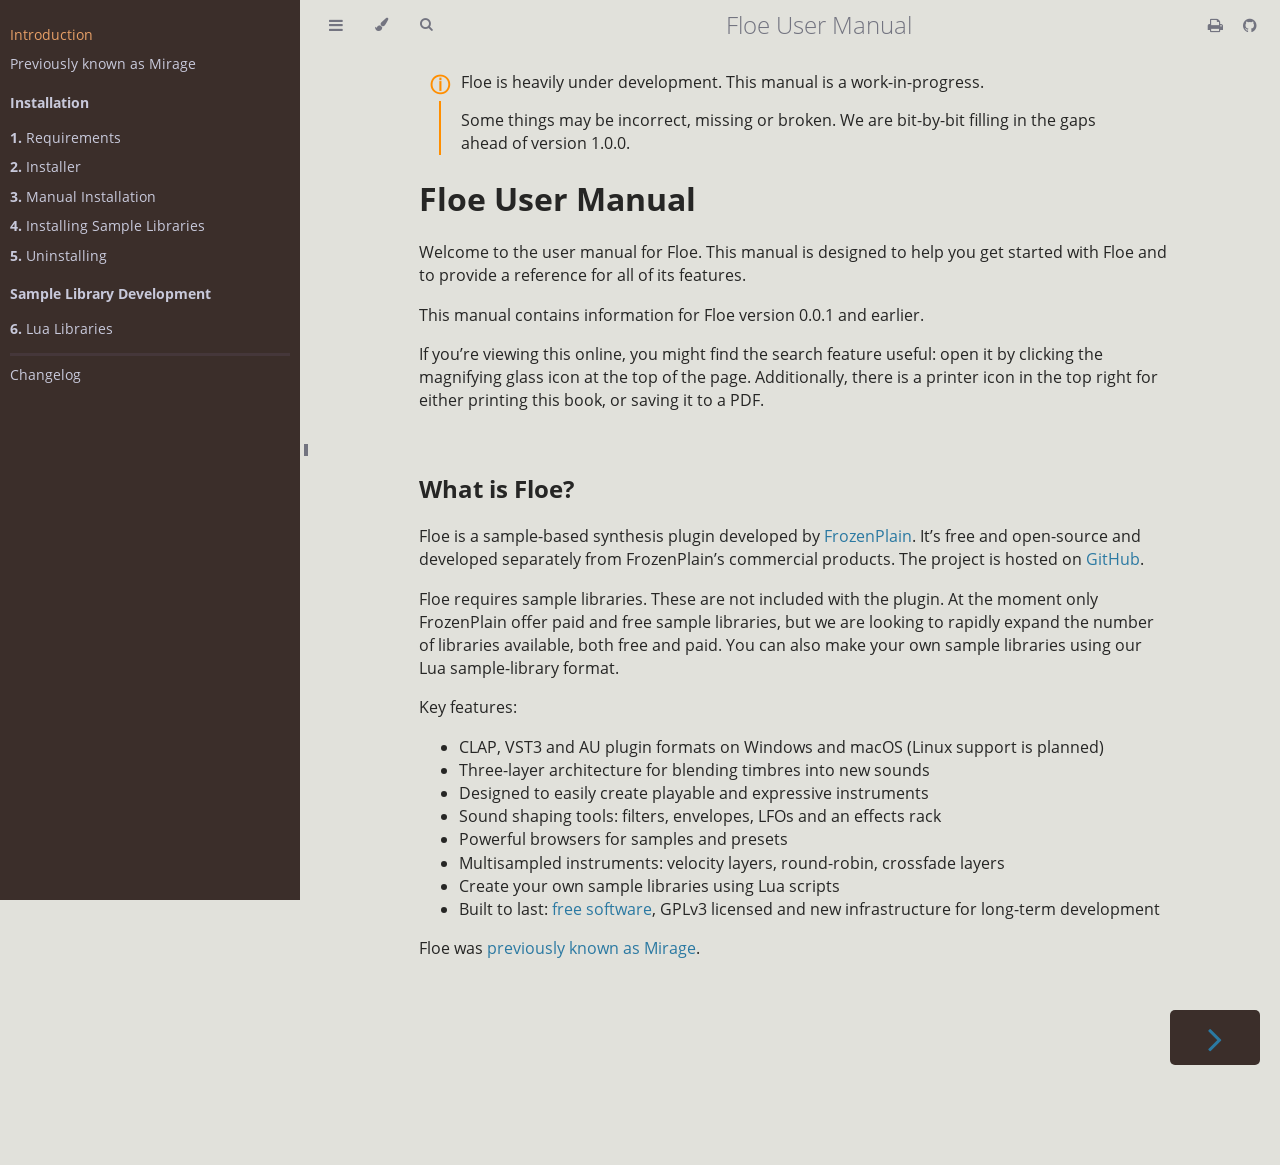
==== index.html @ 0b91fc63 "Deploy ddc2a6eded705c182f41f474e7a352f4b175aabe to gh-pages" ====
<!DOCTYPE HTML>
<html lang="en" class="rust" dir="ltr">
    <head>
        <!-- Book generated using mdBook -->
        <meta charset="UTF-8">
        <title>Introduction - Floe User Manual</title>


        <!-- Custom HTML head -->
        
        <meta name="description" content="">
        <meta name="viewport" content="width=device-width, initial-scale=1">
        <meta name="theme-color" content="#ffffff">

        <link rel="icon" href="favicon.svg">
        <link rel="shortcut icon" href="favicon.png">
        <link rel="stylesheet" href="css/variables.css">
        <link rel="stylesheet" href="css/general.css">
        <link rel="stylesheet" href="css/chrome.css">
        <link rel="stylesheet" href="css/print.css" media="print">

        <!-- Fonts -->
        <link rel="stylesheet" href="FontAwesome/css/font-awesome.css">
        <link rel="stylesheet" href="fonts/fonts.css">

        <!-- Highlight.js Stylesheets -->
        <link rel="stylesheet" href="highlight.css">
        <link rel="stylesheet" href="tomorrow-night.css">
        <link rel="stylesheet" href="ayu-highlight.css">

        <!-- Custom theme stylesheets -->

    </head>
    <body class="sidebar-visible no-js">
    <div id="body-container">
        <!-- Provide site root to javascript -->
        <script>
            var path_to_root = "";
            var default_theme = window.matchMedia("(prefers-color-scheme: dark)").matches ? "coal" : "rust";
        </script>

        <!-- Work around some values being stored in localStorage wrapped in quotes -->
        <script>
            try {
                var theme = localStorage.getItem('mdbook-theme');
                var sidebar = localStorage.getItem('mdbook-sidebar');

                if (theme.startsWith('"') && theme.endsWith('"')) {
                    localStorage.setItem('mdbook-theme', theme.slice(1, theme.length - 1));
                }

                if (sidebar.startsWith('"') && sidebar.endsWith('"')) {
                    localStorage.setItem('mdbook-sidebar', sidebar.slice(1, sidebar.length - 1));
                }
            } catch (e) { }
        </script>

        <!-- Set the theme before any content is loaded, prevents flash -->
        <script>
            var theme;
            try { theme = localStorage.getItem('mdbook-theme'); } catch(e) { }
            if (theme === null || theme === undefined) { theme = default_theme; }
            var html = document.querySelector('html');
            html.classList.remove('rust')
            html.classList.add(theme);
            var body = document.querySelector('body');
            body.classList.remove('no-js')
            body.classList.add('js');
        </script>

        <input type="checkbox" id="sidebar-toggle-anchor" class="hidden">

        <!-- Hide / unhide sidebar before it is displayed -->
        <script>
            var body = document.querySelector('body');
            var sidebar = null;
            var sidebar_toggle = document.getElementById("sidebar-toggle-anchor");
            if (document.body.clientWidth >= 1080) {
                try { sidebar = localStorage.getItem('mdbook-sidebar'); } catch(e) { }
                sidebar = sidebar || 'visible';
            } else {
                sidebar = 'hidden';
            }
            sidebar_toggle.checked = sidebar === 'visible';
            body.classList.remove('sidebar-visible');
            body.classList.add("sidebar-" + sidebar);
        </script>

        <nav id="sidebar" class="sidebar" aria-label="Table of contents">
            <div class="sidebar-scrollbox">
                <ol class="chapter"><li class="chapter-item expanded affix "><a href="introduction.html" class="active">Introduction</a></li><li class="chapter-item expanded affix "><a href="mirage.html">Previously known as Mirage</a></li><li class="chapter-item expanded affix "><li class="part-title">Installation</li><li class="chapter-item expanded "><a href="installation/requirements.html"><strong aria-hidden="true">1.</strong> Requirements</a></li><li class="chapter-item expanded "><a href="installation/installer.html"><strong aria-hidden="true">2.</strong> Installer</a></li><li class="chapter-item expanded "><a href="installation/manual-install.html"><strong aria-hidden="true">3.</strong> Manual Installation</a></li><li class="chapter-item expanded "><a href="installation/installing-libraries.html"><strong aria-hidden="true">4.</strong> Installing Sample Libraries</a></li><li class="chapter-item expanded "><a href="installation/uninstalling.html"><strong aria-hidden="true">5.</strong> Uninstalling</a></li><li class="chapter-item expanded affix "><li class="part-title">Sample Library Development</li><li class="chapter-item expanded "><a href="lua-sample-library-format.html"><strong aria-hidden="true">6.</strong> Lua Libraries</a></li><li class="chapter-item expanded affix "><li class="spacer"></li><li class="chapter-item expanded affix "><a href="changelog.html">Changelog</a></li></ol>
            </div>
            <div id="sidebar-resize-handle" class="sidebar-resize-handle">
                <div class="sidebar-resize-indicator"></div>
            </div>
        </nav>

        <!-- Track and set sidebar scroll position -->
        <script>
            var sidebarScrollbox = document.querySelector('#sidebar .sidebar-scrollbox');
            sidebarScrollbox.addEventListener('click', function(e) {
                if (e.target.tagName === 'A') {
                    sessionStorage.setItem('sidebar-scroll', sidebarScrollbox.scrollTop);
                }
            }, { passive: true });
            var sidebarScrollTop = sessionStorage.getItem('sidebar-scroll');
            sessionStorage.removeItem('sidebar-scroll');
            if (sidebarScrollTop) {
                // preserve sidebar scroll position when navigating via links within sidebar
                sidebarScrollbox.scrollTop = sidebarScrollTop;
            } else {
                // scroll sidebar to current active section when navigating via "next/previous chapter" buttons
                var activeSection = document.querySelector('#sidebar .active');
                if (activeSection) {
                    activeSection.scrollIntoView({ block: 'center' });
                }
            }
        </script>

        <div id="page-wrapper" class="page-wrapper">

            <div class="page">
                                <div id="menu-bar-hover-placeholder"></div>
                <div id="menu-bar" class="menu-bar sticky">
                    <div class="left-buttons">
                        <label id="sidebar-toggle" class="icon-button" for="sidebar-toggle-anchor" title="Toggle Table of Contents" aria-label="Toggle Table of Contents" aria-controls="sidebar">
                            <i class="fa fa-bars"></i>
                        </label>
                        <button id="theme-toggle" class="icon-button" type="button" title="Change theme" aria-label="Change theme" aria-haspopup="true" aria-expanded="false" aria-controls="theme-list">
                            <i class="fa fa-paint-brush"></i>
                        </button>
                        <ul id="theme-list" class="theme-popup" aria-label="Themes" role="menu">
                            <li role="none"><button role="menuitem" class="theme" id="light">Light</button></li>
                            <li role="none"><button role="menuitem" class="theme" id="rust">Rust</button></li>
                            <li role="none"><button role="menuitem" class="theme" id="coal">Coal</button></li>
                            <li role="none"><button role="menuitem" class="theme" id="navy">Navy</button></li>
                            <li role="none"><button role="menuitem" class="theme" id="ayu">Ayu</button></li>
                        </ul>
                        <button id="search-toggle" class="icon-button" type="button" title="Search. (Shortkey: s)" aria-label="Toggle Searchbar" aria-expanded="false" aria-keyshortcuts="S" aria-controls="searchbar">
                            <i class="fa fa-search"></i>
                        </button>
                    </div>

                    <h1 class="menu-title">Floe User Manual</h1>

                    <div class="right-buttons">
                        <a href="print.html" title="Print this book" aria-label="Print this book">
                            <i id="print-button" class="fa fa-print"></i>
                        </a>
                        <a href="https://github.com/Floe-Synth/Floe" title="Git repository" aria-label="Git repository">
                            <i id="git-repository-button" class="fa fa-github"></i>
                        </a>

                    </div>
                </div>

                <div id="search-wrapper" class="hidden">
                    <form id="searchbar-outer" class="searchbar-outer">
                        <input type="search" id="searchbar" name="searchbar" placeholder="Search this book ..." aria-controls="searchresults-outer" aria-describedby="searchresults-header">
                    </form>
                    <div id="searchresults-outer" class="searchresults-outer hidden">
                        <div id="searchresults-header" class="searchresults-header"></div>
                        <ul id="searchresults">
                        </ul>
                    </div>
                </div>

                <!-- Apply ARIA attributes after the sidebar and the sidebar toggle button are added to the DOM -->
                <script>
                    document.getElementById('sidebar-toggle').setAttribute('aria-expanded', sidebar === 'visible');
                    document.getElementById('sidebar').setAttribute('aria-hidden', sidebar !== 'visible');
                    Array.from(document.querySelectorAll('#sidebar a')).forEach(function(link) {
                        link.setAttribute('tabIndex', sidebar === 'visible' ? 0 : -1);
                    });
                </script>

                <div id="content" class="content">
                    <main>
                        <!--
SPDX-FileCopyrightText: 2024 Sam Windell
SPDX-License-Identifier: GPL-3.0-or-later
-->
<div class="warning">
Floe is heavily under development. This manual is a work-in-progress.
<p>Some things may be incorrect, missing or broken. We are bit-by-bit filling in the gaps ahead of version 1.0.0.</p>
</div>
<h1 id="floe-user-manual"><a class="header" href="#floe-user-manual">Floe User Manual</a></h1>
<p>Welcome to the user manual for Floe. This manual is designed to help you get started with Floe and to provide a reference for all of its features.</p>
<p>This manual contains information for Floe version 0.0.1 and earlier.</p>
<p>If you’re viewing this online, you might find the search feature useful: open it by clicking the magnifying glass icon at the top of the page. Additionally, there is a printer icon in the top right for either printing this book, or saving it to a PDF.</p>
<h2 id="what-is-floe"><a class="header" href="#what-is-floe">What is Floe?</a></h2>
<p>Floe is a sample-based synthesis plugin developed by <a href="https://frozenplain.com">FrozenPlain</a>. It’s free and open-source and developed separately from FrozenPlain’s commercial products. The project is hosted on <a href="https://github.com/Floe-Synth/Floe">GitHub</a>.</p>
<p>Floe requires sample libraries. These are not included with the plugin. At the moment only FrozenPlain offer paid and free sample libraries, but we are looking to rapidly expand the number of libraries available, both free and paid. You can also make your own sample libraries using our Lua sample-library format.</p>
<p>Key features:</p>
<ul>
<li>CLAP, VST3 and AU plugin formats on Windows and macOS (Linux support is planned)</li>
<li>Three-layer architecture for blending timbres into new sounds</li>
<li>Designed to easily create playable and expressive instruments</li>
<li>Sound shaping tools: filters, envelopes, LFOs and an effects rack</li>
<li>Powerful browsers for samples and presets</li>
<li>Multisampled instruments: velocity layers, round-robin, crossfade layers</li>
<li>Create your own sample libraries using Lua scripts</li>
<li>Built to last: <a href="https://fsfe.org/freesoftware/freesoftware.en.html">free software</a>, GPLv3 licensed and new infrastructure for long-term development</li>
</ul>
<p>Floe was <a href="./mirage.html">previously known as Mirage</a>.</p>

                    </main>

                    <nav class="nav-wrapper" aria-label="Page navigation">
                        <!-- Mobile navigation buttons -->

                            <a rel="next prefetch" href="mirage.html" class="mobile-nav-chapters next" title="Next chapter" aria-label="Next chapter" aria-keyshortcuts="Right">
                                <i class="fa fa-angle-right"></i>
                            </a>

                        <div style="clear: both"></div>
                    </nav>
                </div>
            </div>

            <nav class="nav-wide-wrapper" aria-label="Page navigation">

                    <a rel="next prefetch" href="mirage.html" class="nav-chapters next" title="Next chapter" aria-label="Next chapter" aria-keyshortcuts="Right">
                        <i class="fa fa-angle-right"></i>
                    </a>
            </nav>

        </div>




        <script>
            window.playground_copyable = true;
        </script>


        <script src="elasticlunr.min.js"></script>
        <script src="mark.min.js"></script>
        <script src="searcher.js"></script>

        <script src="clipboard.min.js"></script>
        <script src="highlight.js"></script>
        <script src="book.js"></script>

        <!-- Custom JS scripts -->


    </div>
    </body>
</html>
---- css/variables.css ----
/* Globals */

:root {
    --sidebar-width: 300px;
    --sidebar-resize-indicator-width: 8px;
    --sidebar-resize-indicator-space: 2px;
    --page-padding: 15px;
    --content-max-width: 750px;
    --menu-bar-height: 50px;
    --mono-font: "Source Code Pro", Consolas, "Ubuntu Mono", Menlo, "DejaVu Sans Mono", monospace, monospace;
    --code-font-size: 0.875em /* please adjust the ace font size accordingly in editor.js */
}

/* Themes */

.ayu {
    --bg: hsl(210, 25%, 8%);
    --fg: #c5c5c5;

    --sidebar-bg: #14191f;
    --sidebar-fg: #c8c9db;
    --sidebar-non-existant: #5c6773;
    --sidebar-active: #ffb454;
    --sidebar-spacer: #2d334f;

    --scrollbar: var(--sidebar-fg);

    --icons: #737480;
    --icons-hover: #b7b9cc;

    --links: #0096cf;

    --inline-code-color: #ffb454;

    --theme-popup-bg: #14191f;
    --theme-popup-border: #5c6773;
    --theme-hover: #191f26;

    --quote-bg: hsl(226, 15%, 17%);
    --quote-border: hsl(226, 15%, 22%);

    --warning-border: #ff8e00;

    --table-border-color: hsl(210, 25%, 13%);
    --table-header-bg: hsl(210, 25%, 28%);
    --table-alternate-bg: hsl(210, 25%, 11%);

    --searchbar-border-color: #848484;
    --searchbar-bg: #424242;
    --searchbar-fg: #fff;
    --searchbar-shadow-color: #d4c89f;
    --searchresults-header-fg: #666;
    --searchresults-border-color: #888;
    --searchresults-li-bg: #252932;
    --search-mark-bg: #e3b171;

    --color-scheme: dark;
}

.coal {
    --bg: hsl(200, 7%, 8%);
    --fg: #98a3ad;

    --sidebar-bg: #292c2f;
    --sidebar-fg: #a1adb8;
    --sidebar-non-existant: #505254;
    --sidebar-active: #3473ad;
    --sidebar-spacer: #393939;

    --scrollbar: var(--sidebar-fg);

    --icons: #43484d;
    --icons-hover: #b3c0cc;

    --links: #2b79a2;

    --inline-code-color: #c5c8c6;

    --theme-popup-bg: #141617;
    --theme-popup-border: #43484d;
    --theme-hover: #1f2124;

    --quote-bg: hsl(234, 21%, 18%);
    --quote-border: hsl(234, 21%, 23%);

    --warning-border: #ff8e00;

    --table-border-color: hsl(200, 7%, 13%);
    --table-header-bg: hsl(200, 7%, 28%);
    --table-alternate-bg: hsl(200, 7%, 11%);

    --searchbar-border-color: #aaa;
    --searchbar-bg: #b7b7b7;
    --searchbar-fg: #000;
    --searchbar-shadow-color: #aaa;
    --searchresults-header-fg: #666;
    --searchresults-border-color: #98a3ad;
    --searchresults-li-bg: #2b2b2f;
    --search-mark-bg: #355c7d;

    --color-scheme: dark;
}

.light {
    --bg: hsl(0, 0%, 100%);
    --fg: hsl(0, 0%, 0%);

    --sidebar-bg: #fafafa;
    --sidebar-fg: hsl(0, 0%, 0%);
    --sidebar-non-existant: #aaaaaa;
    --sidebar-active: #1f1fff;
    --sidebar-spacer: #f4f4f4;

    --scrollbar: #8F8F8F;

    --icons: #747474;
    --icons-hover: #000000;

    --links: #20609f;

    --inline-code-color: #301900;

    --theme-popup-bg: #fafafa;
    --theme-popup-border: #cccccc;
    --theme-hover: #e6e6e6;

    --quote-bg: hsl(197, 37%, 96%);
    --quote-border: hsl(197, 37%, 91%);

    --warning-border: #ff8e00;

    --table-border-color: hsl(0, 0%, 95%);
    --table-header-bg: hsl(0, 0%, 80%);
    --table-alternate-bg: hsl(0, 0%, 97%);

    --searchbar-border-color: #aaa;
    --searchbar-bg: #fafafa;
    --searchbar-fg: #000;
    --searchbar-shadow-color: #aaa;
    --searchresults-header-fg: #666;
    --searchresults-border-color: #888;
    --searchresults-li-bg: #e4f2fe;
    --search-mark-bg: #a2cff5;

    --color-scheme: light;
}

.navy {
    --bg: hsl(226, 23%, 11%);
    --fg: #bcbdd0;

    --sidebar-bg: #282d3f;
    --sidebar-fg: #c8c9db;
    --sidebar-non-existant: #505274;
    --sidebar-active: #2b79a2;
    --sidebar-spacer: #2d334f;

    --scrollbar: var(--sidebar-fg);

    --icons: #737480;
    --icons-hover: #b7b9cc;

    --links: #2b79a2;

    --inline-code-color: #c5c8c6;

    --theme-popup-bg: #161923;
    --theme-popup-border: #737480;
    --theme-hover: #282e40;

    --quote-bg: hsl(226, 15%, 17%);
    --quote-border: hsl(226, 15%, 22%);

    --warning-border: #ff8e00;

    --table-border-color: hsl(226, 23%, 16%);
    --table-header-bg: hsl(226, 23%, 31%);
    --table-alternate-bg: hsl(226, 23%, 14%);

    --searchbar-border-color: #aaa;
    --searchbar-bg: #aeaec6;
    --searchbar-fg: #000;
    --searchbar-shadow-color: #aaa;
    --searchresults-header-fg: #5f5f71;
    --searchresults-border-color: #5c5c68;
    --searchresults-li-bg: #242430;
    --search-mark-bg: #a2cff5;

    --color-scheme: dark;
}

.rust {
    --bg: hsl(60, 9%, 87%);
    --fg: #262625;

    --sidebar-bg: #3b2e2a;
    --sidebar-fg: #c8c9db;
    --sidebar-non-existant: #505254;
    --sidebar-active: #e69f67;
    --sidebar-spacer: #45373a;

    --scrollbar: var(--sidebar-fg);

    --icons: #737480;
    --icons-hover: #262625;

    --links: #2b79a2;

    --inline-code-color: #6e6b5e;

    --theme-popup-bg: #e1e1db;
    --theme-popup-border: #b38f6b;
    --theme-hover: #99908a;

    --quote-bg: hsl(60, 5%, 75%);
    --quote-border: hsl(60, 5%, 70%);

    --warning-border: #ff8e00;

    --table-border-color: hsl(60, 9%, 82%);
    --table-header-bg: #b3a497;
    --table-alternate-bg: hsl(60, 9%, 84%);

    --searchbar-border-color: #aaa;
    --searchbar-bg: #fafafa;
    --searchbar-fg: #000;
    --searchbar-shadow-color: #aaa;
    --searchresults-header-fg: #666;
    --searchresults-border-color: #888;
    --searchresults-li-bg: #dec2a2;
    --search-mark-bg: #e69f67;

    --color-scheme: light;
}

@media (prefers-color-scheme: dark) {
    .light.no-js {
        --bg: hsl(200, 7%, 8%);
        --fg: #98a3ad;

        --sidebar-bg: #292c2f;
        --sidebar-fg: #a1adb8;
        --sidebar-non-existant: #505254;
        --sidebar-active: #3473ad;
        --sidebar-spacer: #393939;

        --scrollbar: var(--sidebar-fg);

        --icons: #43484d;
        --icons-hover: #b3c0cc;

        --links: #2b79a2;

        --inline-code-color: #c5c8c6;

        --theme-popup-bg: #141617;
        --theme-popup-border: #43484d;
        --theme-hover: #1f2124;

        --quote-bg: hsl(234, 21%, 18%);
        --quote-border: hsl(234, 21%, 23%);

        --warning-border: #ff8e00;

        --table-border-color: hsl(200, 7%, 13%);
        --table-header-bg: hsl(200, 7%, 28%);
        --table-alternate-bg: hsl(200, 7%, 11%);

        --searchbar-border-color: #aaa;
        --searchbar-bg: #b7b7b7;
        --searchbar-fg: #000;
        --searchbar-shadow-color: #aaa;
        --searchresults-header-fg: #666;
        --searchresults-border-color: #98a3ad;
        --searchresults-li-bg: #2b2b2f;
        --search-mark-bg: #355c7d;
    }
}
---- css/general.css ----
/* Base styles and content styles */

:root {
    /* Browser default font-size is 16px, this way 1 rem = 10px */
    font-size: 62.5%;
    color-scheme: var(--color-scheme);
}

html {
    font-family: "Open Sans", sans-serif;
    color: var(--fg);
    background-color: var(--bg);
    text-size-adjust: none;
    -webkit-text-size-adjust: none;
}

body {
    margin: 0;
    font-size: 1.6rem;
    overflow-x: hidden;
}

code {
    font-family: var(--mono-font) !important;
    font-size: var(--code-font-size);
    direction: ltr !important;
}

/* make long words/inline code not x overflow */
main {
    overflow-wrap: break-word;
}

/* make wide tables scroll if they overflow */
.table-wrapper {
    overflow-x: auto;
}

/* Don't change font size in headers. */
h1 code, h2 code, h3 code, h4 code, h5 code, h6 code {
    font-size: unset;
}

.left { float: left; }
.right { float: right; }
.boring { opacity: 0.6; }
.hide-boring .boring { display: none; }
.hidden { display: none !important; }

h2, h3 { margin-block-start: 2.5em; }
h4, h5 { margin-block-start: 2em; }

.header + .header h3,
.header + .header h4,
.header + .header h5 {
    margin-block-start: 1em;
}

h1:target::before,
h2:target::before,
h3:target::before,
h4:target::before,
h5:target::before,
h6:target::before {
    display: inline-block;
    content: "»";
    margin-inline-start: -30px;
    width: 30px;
}

/* This is broken on Safari as of version 14, but is fixed
   in Safari Technology Preview 117 which I think will be Safari 14.2.
   https://bugs.webkit.org/show_bug.cgi?id=218076
*/
:target {
    /* Safari does not support logical properties */
    scroll-margin-top: calc(var(--menu-bar-height) + 0.5em);
}

.page {
    outline: 0;
    padding: 0 var(--page-padding);
    margin-block-start: calc(0px - var(--menu-bar-height)); /* Compensate for the #menu-bar-hover-placeholder */
}
.page-wrapper {
    box-sizing: border-box;
    background-color: var(--bg);
}
.no-js .page-wrapper,
.js:not(.sidebar-resizing) .page-wrapper {
    transition: margin-left 0.3s ease, transform 0.3s ease; /* Animation: slide away */
}
[dir=rtl] .js:not(.sidebar-resizing) .page-wrapper {
    transition: margin-right 0.3s ease, transform 0.3s ease; /* Animation: slide away */
}

.content {
    overflow-y: auto;
    padding: 0 5px 50px 5px;
}
.content main {
    margin-inline-start: auto;
    margin-inline-end: auto;
    max-width: var(--content-max-width);
}
.content p { line-height: 1.45em; }
.content ol { line-height: 1.45em; }
.content ul { line-height: 1.45em; }
.content a { text-decoration: none; }
.content a:hover { text-decoration: underline; }
.content img, .content video { max-width: 100%; }
.content .header:link,
.content .header:visited {
    color: var(--fg);
}
.content .header:link,
.content .header:visited:hover {
    text-decoration: none;
}

table {
    margin: 0 auto;
    border-collapse: collapse;
}
table td {
    padding: 3px 20px;
    border: 1px var(--table-border-color) solid;
}
table thead {
    background: var(--table-header-bg);
}
table thead td {
    font-weight: 700;
    border: none;
}
table thead th {
    padding: 3px 20px;
}
table thead tr {
    border: 1px var(--table-header-bg) solid;
}
/* Alternate background colors for rows */
table tbody tr:nth-child(2n) {
    background: var(--table-alternate-bg);
}


blockquote {
    margin: 20px 0;
    padding: 0 20px;
    color: var(--fg);
    background-color: var(--quote-bg);
    border-block-start: .1em solid var(--quote-border);
    border-block-end: .1em solid var(--quote-border);
}

.warning {
    margin: 20px;
    padding: 0 20px;
    border-inline-start: 2px solid var(--warning-border);
}

.warning:before {
    position: absolute;
    width: 3rem;
    height: 3rem;
    margin-inline-start: calc(-1.5rem - 21px);
    content: "ⓘ";
    text-align: center;
    background-color: var(--bg);
    color: var(--warning-border);
    font-weight: bold;
    font-size: 2rem;
}

blockquote .warning:before {
    background-color: var(--quote-bg);
}

kbd {
    background-color: var(--table-border-color);
    border-radius: 4px;
    border: solid 1px var(--theme-popup-border);
    box-shadow: inset 0 -1px 0 var(--theme-hover);
    display: inline-block;
    font-size: var(--code-font-size);
    font-family: var(--mono-font);
    line-height: 10px;
    padding: 4px 5px;
    vertical-align: middle;
}

:not(.footnote-definition) + .footnote-definition,
.footnote-definition + :not(.footnote-definition) {
    margin-block-start: 2em;
}
.footnote-definition {
    font-size: 0.9em;
    margin: 0.5em 0;
}
.footnote-definition p {
    display: inline;
}

.tooltiptext {
    position: absolute;
    visibility: hidden;
    color: #fff;
    background-color: #333;
    transform: translateX(-50%); /* Center by moving tooltip 50% of its width left */
    left: -8px; /* Half of the width of the icon */
    top: -35px;
    font-size: 0.8em;
    text-align: center;
    border-radius: 6px;
    padding: 5px 8px;
    margin: 5px;
    z-index: 1000;
}
.tooltipped .tooltiptext {
    visibility: visible;
}

.chapter li.part-title {
    color: var(--sidebar-fg);
    margin: 5px 0px;
    font-weight: bold;
}

.result-no-output {
    font-style: italic;
}
---- css/chrome.css ----
/* CSS for UI elements (a.k.a. chrome) */

html {
    scrollbar-color: var(--scrollbar) var(--bg);
}
#searchresults a,
.content a:link,
a:visited,
a > .hljs {
    color: var(--links);
}

/*
    body-container is necessary because mobile browsers don't seem to like
    overflow-x on the body tag when there is a <meta name="viewport"> tag.
*/
#body-container {
    /*
        This is used when the sidebar pushes the body content off the side of
        the screen on small screens. Without it, dragging on mobile Safari
        will want to reposition the viewport in a weird way.
    */
    overflow-x: clip;
}

/* Menu Bar */

#menu-bar,
#menu-bar-hover-placeholder {
    z-index: 101;
    margin: auto calc(0px - var(--page-padding));
}
#menu-bar {
    position: relative;
    display: flex;
    flex-wrap: wrap;
    background-color: var(--bg);
    border-block-end-color: var(--bg);
    border-block-end-width: 1px;
    border-block-end-style: solid;
}
#menu-bar.sticky,
.js #menu-bar-hover-placeholder:hover + #menu-bar,
.js #menu-bar:hover,
.js.sidebar-visible #menu-bar {
    position: -webkit-sticky;
    position: sticky;
    top: 0 !important;
}
#menu-bar-hover-placeholder {
    position: sticky;
    position: -webkit-sticky;
    top: 0;
    height: var(--menu-bar-height);
}
#menu-bar.bordered {
    border-block-end-color: var(--table-border-color);
}
#menu-bar i, #menu-bar .icon-button {
    position: relative;
    padding: 0 8px;
    z-index: 10;
    line-height: var(--menu-bar-height);
    cursor: pointer;
    transition: color 0.5s;
}
@media only screen and (max-width: 420px) {
    #menu-bar i, #menu-bar .icon-button {
        padding: 0 5px;
    }
}

.icon-button {
    border: none;
    background: none;
    padding: 0;
    color: inherit;
}
.icon-button i {
    margin: 0;
}

.right-buttons {
    margin: 0 15px;
}
.right-buttons a {
    text-decoration: none;
}

.left-buttons {
    display: flex;
    margin: 0 5px;
}
.no-js .left-buttons button {
    display: none;
}

.menu-title {
    display: inline-block;
    font-weight: 200;
    font-size: 2.4rem;
    line-height: var(--menu-bar-height);
    text-align: center;
    margin: 0;
    flex: 1;
    white-space: nowrap;
    overflow: hidden;
    text-overflow: ellipsis;
}
.js .menu-title {
    cursor: pointer;
}

.menu-bar,
.menu-bar:visited,
.nav-chapters,
.nav-chapters:visited,
.mobile-nav-chapters,
.mobile-nav-chapters:visited,
.menu-bar .icon-button,
.menu-bar a i {
    color: var(--icons);
}

.menu-bar i:hover,
.menu-bar .icon-button:hover,
.nav-chapters:hover,
.mobile-nav-chapters i:hover {
    color: var(--icons-hover);
}

/* Nav Icons */

.nav-chapters {
    font-size: 2.5em;
    text-align: center;
    text-decoration: none;

    position: fixed;
    top: 0;
    bottom: 0;
    margin: 0;
    max-width: 150px;
    min-width: 90px;

    display: flex;
    justify-content: center;
    align-content: center;
    flex-direction: column;

    transition: color 0.5s, background-color 0.5s;
}

.nav-chapters:hover {
    text-decoration: none;
    background-color: var(--theme-hover);
    transition: background-color 0.15s, color 0.15s;
}

.nav-wrapper {
    margin-block-start: 50px;
    display: none;
}

.mobile-nav-chapters {
    font-size: 2.5em;
    text-align: center;
    text-decoration: none;
    width: 90px;
    border-radius: 5px;
    background-color: var(--sidebar-bg);
}

/* Only Firefox supports flow-relative values */
.previous { float: left; }
[dir=rtl] .previous { float: right; }

/* Only Firefox supports flow-relative values */
.next {
    float: right;
    right: var(--page-padding);
}
[dir=rtl] .next {
    float: left;
    right: unset;
    left: var(--page-padding);
}

/* Use the correct buttons for RTL layouts*/
[dir=rtl] .previous i.fa-angle-left:before {content:"\f105";}
[dir=rtl] .next i.fa-angle-right:before { content:"\f104"; }

@media only screen and (max-width: 1080px) {
    .nav-wide-wrapper { display: none; }
    .nav-wrapper { display: block; }
}

/* sidebar-visible */
@media only screen and (max-width: 1380px) {
    #sidebar-toggle-anchor:checked ~ .page-wrapper .nav-wide-wrapper { display: none; }
    #sidebar-toggle-anchor:checked ~ .page-wrapper .nav-wrapper { display: block; }
}

/* Inline code */

:not(pre) > .hljs {
    display: inline;
    padding: 0.1em 0.3em;
    border-radius: 3px;
}

:not(pre):not(a) > .hljs {
    color: var(--inline-code-color);
    overflow-x: initial;
}

a:hover > .hljs {
    text-decoration: underline;
}

pre {
    position: relative;
}
pre > .buttons {
    position: absolute;
    z-index: 100;
    right: 0px;
    top: 2px;
    margin: 0px;
    padding: 2px 0px;

    color: var(--sidebar-fg);
    cursor: pointer;
    visibility: hidden;
    opacity: 0;
    transition: visibility 0.1s linear, opacity 0.1s linear;
}
pre:hover > .buttons {
    visibility: visible;
    opacity: 1
}
pre > .buttons :hover {
    color: var(--sidebar-active);
    border-color: var(--icons-hover);
    background-color: var(--theme-hover);
}
pre > .buttons i {
    margin-inline-start: 8px;
}
pre > .buttons button {
    cursor: inherit;
    margin: 0px 5px;
    padding: 3px 5px;
    font-size: 14px;

    border-style: solid;
    border-width: 1px;
    border-radius: 4px;
    border-color: var(--icons);
    background-color: var(--theme-popup-bg);
    transition: 100ms;
    transition-property: color,border-color,background-color;
    color: var(--icons);
}
@media (pointer: coarse) {
    pre > .buttons button {
        /* On mobile, make it easier to tap buttons. */
        padding: 0.3rem 1rem;
    }

    .sidebar-resize-indicator {
        /* Hide resize indicator on devices with limited accuracy */
        display: none;
    }
}
pre > code {
    display: block;
    padding: 1rem;
}

/* FIXME: ACE editors overlap their buttons because ACE does absolute
   positioning within the code block which breaks padding. The only solution I
   can think of is to move the padding to the outer pre tag (or insert a div
   wrapper), but that would require fixing a whole bunch of CSS rules.
*/
.hljs.ace_editor {
  padding: 0rem 0rem;
}

pre > .result {
    margin-block-start: 10px;
}

/* Search */

#searchresults a {
    text-decoration: none;
}

mark {
    border-radius: 2px;
    padding-block-start: 0;
    padding-block-end: 1px;
    padding-inline-start: 3px;
    padding-inline-end: 3px;
    margin-block-start: 0;
    margin-block-end: -1px;
    margin-inline-start: -3px;
    margin-inline-end: -3px;
    background-color: var(--search-mark-bg);
    transition: background-color 300ms linear;
    cursor: pointer;
}

mark.fade-out {
    background-color: rgba(0,0,0,0) !important;
    cursor: auto;
}

.searchbar-outer {
    margin-inline-start: auto;
    margin-inline-end: auto;
    max-width: var(--content-max-width);
}

#searchbar {
    width: 100%;
    margin-block-start: 5px;
    margin-block-end: 0;
    margin-inline-start: auto;
    margin-inline-end: auto;
    padding: 10px 16px;
    transition: box-shadow 300ms ease-in-out;
    border: 1px solid var(--searchbar-border-color);
    border-radius: 3px;
    background-color: var(--searchbar-bg);
    color: var(--searchbar-fg);
}
#searchbar:focus,
#searchbar.active {
    box-shadow: 0 0 3px var(--searchbar-shadow-color);
}

.searchresults-header {
    font-weight: bold;
    font-size: 1em;
    padding-block-start: 18px;
    padding-block-end: 0;
    padding-inline-start: 5px;
    padding-inline-end: 0;
    color: var(--searchresults-header-fg);
}

.searchresults-outer {
    margin-inline-start: auto;
    margin-inline-end: auto;
    max-width: var(--content-max-width);
    border-block-end: 1px dashed var(--searchresults-border-color);
}

ul#searchresults {
    list-style: none;
    padding-inline-start: 20px;
}
ul#searchresults li {
    margin: 10px 0px;
    padding: 2px;
    border-radius: 2px;
}
ul#searchresults li.focus {
    background-color: var(--searchresults-li-bg);
}
ul#searchresults span.teaser {
    display: block;
    clear: both;
    margin-block-start: 5px;
    margin-block-end: 0;
    margin-inline-start: 20px;
    margin-inline-end: 0;
    font-size: 0.8em;
}
ul#searchresults span.teaser em {
    font-weight: bold;
    font-style: normal;
}

/* Sidebar */

.sidebar {
    position: fixed;
    left: 0;
    top: 0;
    bottom: 0;
    width: var(--sidebar-width);
    font-size: 0.875em;
    box-sizing: border-box;
    -webkit-overflow-scrolling: touch;
    overscroll-behavior-y: contain;
    background-color: var(--sidebar-bg);
    color: var(--sidebar-fg);
}
[dir=rtl] .sidebar { left: unset; right: 0; }
.sidebar-resizing {
    -moz-user-select: none;
    -webkit-user-select: none;
    -ms-user-select: none;
    user-select: none;
}
.no-js .sidebar,
.js:not(.sidebar-resizing) .sidebar {
    transition: transform 0.3s; /* Animation: slide away */
}
.sidebar code {
    line-height: 2em;
}
.sidebar .sidebar-scrollbox {
    overflow-y: auto;
    position: absolute;
    top: 0;
    bottom: 0;
    left: 0;
    right: 0;
    padding: 10px 10px;
}
.sidebar .sidebar-resize-handle {
    position: absolute;
    cursor: col-resize;
    width: 0;
    right: calc(var(--sidebar-resize-indicator-width) * -1);
    top: 0;
    bottom: 0;
    display: flex;
    align-items: center;
}

.sidebar-resize-handle .sidebar-resize-indicator {
    width: 100%;
    height: 12px;
    background-color: var(--icons);
    margin-inline-start: var(--sidebar-resize-indicator-space);
}

[dir=rtl] .sidebar .sidebar-resize-handle {
    left: calc(var(--sidebar-resize-indicator-width) * -1);
    right: unset;
}
.js .sidebar .sidebar-resize-handle {
    cursor: col-resize;
    width: calc(var(--sidebar-resize-indicator-width) - var(--sidebar-resize-indicator-space));
}
/* sidebar-hidden */
#sidebar-toggle-anchor:not(:checked) ~ .sidebar {
    transform: translateX(calc(0px - var(--sidebar-width) - var(--sidebar-resize-indicator-width)));
    z-index: -1;
}
[dir=rtl] #sidebar-toggle-anchor:not(:checked) ~ .sidebar {
    transform: translateX(calc(var(--sidebar-width) + var(--sidebar-resize-indicator-width)));
}
.sidebar::-webkit-scrollbar {
    background: var(--sidebar-bg);
}
.sidebar::-webkit-scrollbar-thumb {
    background: var(--scrollbar);
}

/* sidebar-visible */
#sidebar-toggle-anchor:checked ~ .page-wrapper {
    transform: translateX(calc(var(--sidebar-width) + var(--sidebar-resize-indicator-width)));
}
[dir=rtl] #sidebar-toggle-anchor:checked ~ .page-wrapper {
    transform: translateX(calc(0px - var(--sidebar-width) - var(--sidebar-resize-indicator-width)));
}
@media only screen and (min-width: 620px) {
    #sidebar-toggle-anchor:checked ~ .page-wrapper {
        transform: none;
        margin-inline-start: calc(var(--sidebar-width) + var(--sidebar-resize-indicator-width));
    }
    [dir=rtl] #sidebar-toggle-anchor:checked ~ .page-wrapper {
        transform: none;
    }
}

.chapter {
    list-style: none outside none;
    padding-inline-start: 0;
    line-height: 2.2em;
}

.chapter ol {
    width: 100%;
}

.chapter li {
    display: flex;
    color: var(--sidebar-non-existant);
}
.chapter li a {
    display: block;
    padding: 0;
    text-decoration: none;
    color: var(--sidebar-fg);
}

.chapter li a:hover {
    color: var(--sidebar-active);
}

.chapter li a.active {
    color: var(--sidebar-active);
}

.chapter li > a.toggle {
    cursor: pointer;
    display: block;
    margin-inline-start: auto;
    padding: 0 10px;
    user-select: none;
    opacity: 0.68;
}

.chapter li > a.toggle div {
    transition: transform 0.5s;
}

/* collapse the section */
.chapter li:not(.expanded) + li > ol {
    display: none;
}

.chapter li.chapter-item {
    line-height: 1.5em;
    margin-block-start: 0.6em;
}

.chapter li.expanded > a.toggle div {
    transform: rotate(90deg);
}

.spacer {
    width: 100%;
    height: 3px;
    margin: 5px 0px;
}
.chapter .spacer {
    background-color: var(--sidebar-spacer);
}

@media (-moz-touch-enabled: 1), (pointer: coarse) {
    .chapter li a { padding: 5px 0; }
    .spacer { margin: 10px 0; }
}

.section {
    list-style: none outside none;
    padding-inline-start: 20px;
    line-height: 1.9em;
}

/* Theme Menu Popup */

.theme-popup {
    position: absolute;
    left: 10px;
    top: var(--menu-bar-height);
    z-index: 1000;
    border-radius: 4px;
    font-size: 0.7em;
    color: var(--fg);
    background: var(--theme-popup-bg);
    border: 1px solid var(--theme-popup-border);
    margin: 0;
    padding: 0;
    list-style: none;
    display: none;
    /* Don't let the children's background extend past the rounded corners. */
    overflow: hidden;
}
[dir=rtl] .theme-popup { left: unset;  right: 10px; }
.theme-popup .default {
    color: var(--icons);
}
.theme-popup .theme {
    width: 100%;
    border: 0;
    margin: 0;
    padding: 2px 20px;
    line-height: 25px;
    white-space: nowrap;
    text-align: start;
    cursor: pointer;
    color: inherit;
    background: inherit;
    font-size: inherit;
}
.theme-popup .theme:hover {
    background-color: var(--theme-hover);
}

.theme-selected::before {
    display: inline-block;
    content: "✓";
    margin-inline-start: -14px;
    width: 14px;
}
---- css/print.css ----
#sidebar,
#menu-bar,
.nav-chapters,
.mobile-nav-chapters {
    display: none;
}

#page-wrapper.page-wrapper {
    transform: none !important;
    margin-inline-start: 0px;
    overflow-y: initial;
}

#content {
    max-width: none;
    margin: 0;
    padding: 0;
}

.page {
    overflow-y: initial;
}

code {
    direction: ltr !important;
}

pre > .buttons {
    z-index: 2;
}

a, a:visited, a:active, a:hover {
    color: #4183c4;
    text-decoration: none;
}

h1, h2, h3, h4, h5, h6 {
    page-break-inside: avoid;
    page-break-after: avoid;
}

pre, code {
    page-break-inside: avoid;
    white-space: pre-wrap;
}

.fa {
    display: none !important;
}
---- fonts/fonts.css ----
/* Open Sans is licensed under the Apache License, Version 2.0. See http://www.apache.org/licenses/LICENSE-2.0 */
/* Source Code Pro is under the Open Font License. See https://scripts.sil.org/cms/scripts/page.php?site_id=nrsi&id=OFL */

/* open-sans-300 - latin_vietnamese_latin-ext_greek-ext_greek_cyrillic-ext_cyrillic */
@font-face {
  font-family: 'Open Sans';
  font-style: normal;
  font-weight: 300;
  src: local('Open Sans Light'), local('OpenSans-Light'),
       url('open-sans-v17-all-charsets-300.woff2') format('woff2');
}

/* open-sans-300italic - latin_vietnamese_latin-ext_greek-ext_greek_cyrillic-ext_cyrillic */
@font-face {
  font-family: 'Open Sans';
  font-style: italic;
  font-weight: 300;
  src: local('Open Sans Light Italic'), local('OpenSans-LightItalic'),
       url('open-sans-v17-all-charsets-300italic.woff2') format('woff2');
}

/* open-sans-regular - latin_vietnamese_latin-ext_greek-ext_greek_cyrillic-ext_cyrillic */
@font-face {
  font-family: 'Open Sans';
  font-style: normal;
  font-weight: 400;
  src: local('Open Sans Regular'), local('OpenSans-Regular'),
       url('open-sans-v17-all-charsets-regular.woff2') format('woff2');
}

/* open-sans-italic - latin_vietnamese_latin-ext_greek-ext_greek_cyrillic-ext_cyrillic */
@font-face {
  font-family: 'Open Sans';
  font-style: italic;
  font-weight: 400;
  src: local('Open Sans Italic'), local('OpenSans-Italic'),
       url('open-sans-v17-all-charsets-italic.woff2') format('woff2');
}

/* open-sans-600 - latin_vietnamese_latin-ext_greek-ext_greek_cyrillic-ext_cyrillic */
@font-face {
  font-family: 'Open Sans';
  font-style: normal;
  font-weight: 600;
  src: local('Open Sans SemiBold'), local('OpenSans-SemiBold'),
       url('open-sans-v17-all-charsets-600.woff2') format('woff2');
}

/* open-sans-600italic - latin_vietnamese_latin-ext_greek-ext_greek_cyrillic-ext_cyrillic */
@font-face {
  font-family: 'Open Sans';
  font-style: italic;
  font-weight: 600;
  src: local('Open Sans SemiBold Italic'), local('OpenSans-SemiBoldItalic'),
       url('open-sans-v17-all-charsets-600italic.woff2') format('woff2');
}

/* open-sans-700 - latin_vietnamese_latin-ext_greek-ext_greek_cyrillic-ext_cyrillic */
@font-face {
  font-family: 'Open Sans';
  font-style: normal;
  font-weight: 700;
  src: local('Open Sans Bold'), local('OpenSans-Bold'),
       url('open-sans-v17-all-charsets-700.woff2') format('woff2');
}

/* open-sans-700italic - latin_vietnamese_latin-ext_greek-ext_greek_cyrillic-ext_cyrillic */
@font-face {
  font-family: 'Open Sans';
  font-style: italic;
  font-weight: 700;
  src: local('Open Sans Bold Italic'), local('OpenSans-BoldItalic'),
       url('open-sans-v17-all-charsets-700italic.woff2') format('woff2');
}

/* open-sans-800 - latin_vietnamese_latin-ext_greek-ext_greek_cyrillic-ext_cyrillic */
@font-face {
  font-family: 'Open Sans';
  font-style: normal;
  font-weight: 800;
  src: local('Open Sans ExtraBold'), local('OpenSans-ExtraBold'),
       url('open-sans-v17-all-charsets-800.woff2') format('woff2');
}

/* open-sans-800italic - latin_vietnamese_latin-ext_greek-ext_greek_cyrillic-ext_cyrillic */
@font-face {
  font-family: 'Open Sans';
  font-style: italic;
  font-weight: 800;
  src: local('Open Sans ExtraBold Italic'), local('OpenSans-ExtraBoldItalic'),
       url('open-sans-v17-all-charsets-800italic.woff2') format('woff2');
}

/* source-code-pro-500 - latin_vietnamese_latin-ext_greek_cyrillic-ext_cyrillic */
@font-face {
  font-family: 'Source Code Pro';
  font-style: normal;
  font-weight: 500;
  src: url('source-code-pro-v11-all-charsets-500.woff2') format('woff2');
}
---- highlight.css ----
/*
 * An increased contrast highlighting scheme loosely based on the
 * "Base16 Atelier Dune Light" theme by Bram de Haan
 * (http://atelierbram.github.io/syntax-highlighting/atelier-schemes/dune)
 * Original Base16 color scheme by Chris Kempson
 * (https://github.com/chriskempson/base16)
 */

/* Comment */
.hljs-comment,
.hljs-quote {
  color: #575757;
}

/* Red */
.hljs-variable,
.hljs-template-variable,
.hljs-attribute,
.hljs-tag,
.hljs-name,
.hljs-regexp,
.hljs-link,
.hljs-name,
.hljs-selector-id,
.hljs-selector-class {
  color: #d70025;
}

/* Orange */
.hljs-number,
.hljs-meta,
.hljs-built_in,
.hljs-builtin-name,
.hljs-literal,
.hljs-type,
.hljs-params {
  color: #b21e00;
}

/* Green */
.hljs-string,
.hljs-symbol,
.hljs-bullet {
  color: #008200;
}

/* Blue */
.hljs-title,
.hljs-section {
  color: #0030f2;
}

/* Purple */
.hljs-keyword,
.hljs-selector-tag {
  color: #9d00ec;
}

.hljs {
  display: block;
  overflow-x: auto;
  background: #f6f7f6;
  color: #000;
}

.hljs-emphasis {
  font-style: italic;
}

.hljs-strong {
  font-weight: bold;
}

.hljs-addition {
  color: #22863a;
  background-color: #f0fff4;
}

.hljs-deletion {
  color: #b31d28;
  background-color: #ffeef0;
}
---- tomorrow-night.css ----
/* Tomorrow Night Theme */
/* https://github.com/jmblog/color-themes-for-highlightjs */
/* Original theme - https://github.com/chriskempson/tomorrow-theme */
/* https://github.com/jmblog/color-themes-for-highlightjs */

/* Tomorrow Comment */
.hljs-comment {
  color: #969896;
}

/* Tomorrow Red */
.hljs-variable,
.hljs-attribute,
.hljs-tag,
.hljs-regexp,
.ruby .hljs-constant,
.xml .hljs-tag .hljs-title,
.xml .hljs-pi,
.xml .hljs-doctype,
.html .hljs-doctype,
.css .hljs-id,
.css .hljs-class,
.css .hljs-pseudo {
  color: #cc6666;
}

/* Tomorrow Orange */
.hljs-number,
.hljs-preprocessor,
.hljs-pragma,
.hljs-built_in,
.hljs-literal,
.hljs-params,
.hljs-constant {
  color: #de935f;
}

/* Tomorrow Yellow */
.ruby .hljs-class .hljs-title,
.css .hljs-rule .hljs-attribute {
  color: #f0c674;
}

/* Tomorrow Green */
.hljs-string,
.hljs-value,
.hljs-inheritance,
.hljs-header,
.hljs-name,
.ruby .hljs-symbol,
.xml .hljs-cdata {
  color: #b5bd68;
}

/* Tomorrow Aqua */
.hljs-title,
.css .hljs-hexcolor {
  color: #8abeb7;
}

/* Tomorrow Blue */
.hljs-function,
.python .hljs-decorator,
.python .hljs-title,
.ruby .hljs-function .hljs-title,
.ruby .hljs-title .hljs-keyword,
.perl .hljs-sub,
.javascript .hljs-title,
.coffeescript .hljs-title {
  color: #81a2be;
}

/* Tomorrow Purple */
.hljs-keyword,
.javascript .hljs-function {
  color: #b294bb;
}

.hljs {
  display: block;
  overflow-x: auto;
  background: #1d1f21;
  color: #c5c8c6;
}

.coffeescript .javascript,
.javascript .xml,
.tex .hljs-formula,
.xml .javascript,
.xml .vbscript,
.xml .css,
.xml .hljs-cdata {
  opacity: 0.5;
}

.hljs-addition {
  color: #718c00;
}

.hljs-deletion {
  color: #c82829;
}
---- ayu-highlight.css ----
/*
Based off of the Ayu theme
Original by Dempfi (https://github.com/dempfi/ayu)
*/

.hljs {
  display: block;
  overflow-x: auto;
  background: #191f26;
  color: #e6e1cf;
}

.hljs-comment,
.hljs-quote {
  color: #5c6773;
  font-style: italic;
}

.hljs-variable,
.hljs-template-variable,
.hljs-attribute,
.hljs-attr,
.hljs-regexp,
.hljs-link,
.hljs-selector-id,
.hljs-selector-class {
  color: #ff7733;
}

.hljs-number,
.hljs-meta,
.hljs-builtin-name,
.hljs-literal,
.hljs-type,
.hljs-params {
  color: #ffee99;
}

.hljs-string,
.hljs-bullet {
  color: #b8cc52;
}

.hljs-title,
.hljs-built_in,
.hljs-section {
  color: #ffb454;
}

.hljs-keyword,
.hljs-selector-tag,
.hljs-symbol {
  color: #ff7733;
}

.hljs-name {
    color: #36a3d9;
}

.hljs-tag {
    color: #00568d;
}

.hljs-emphasis {
  font-style: italic;
}

.hljs-strong {
  font-weight: bold;
}

.hljs-addition {
  color: #91b362;
}

.hljs-deletion {
  color: #d96c75;
}
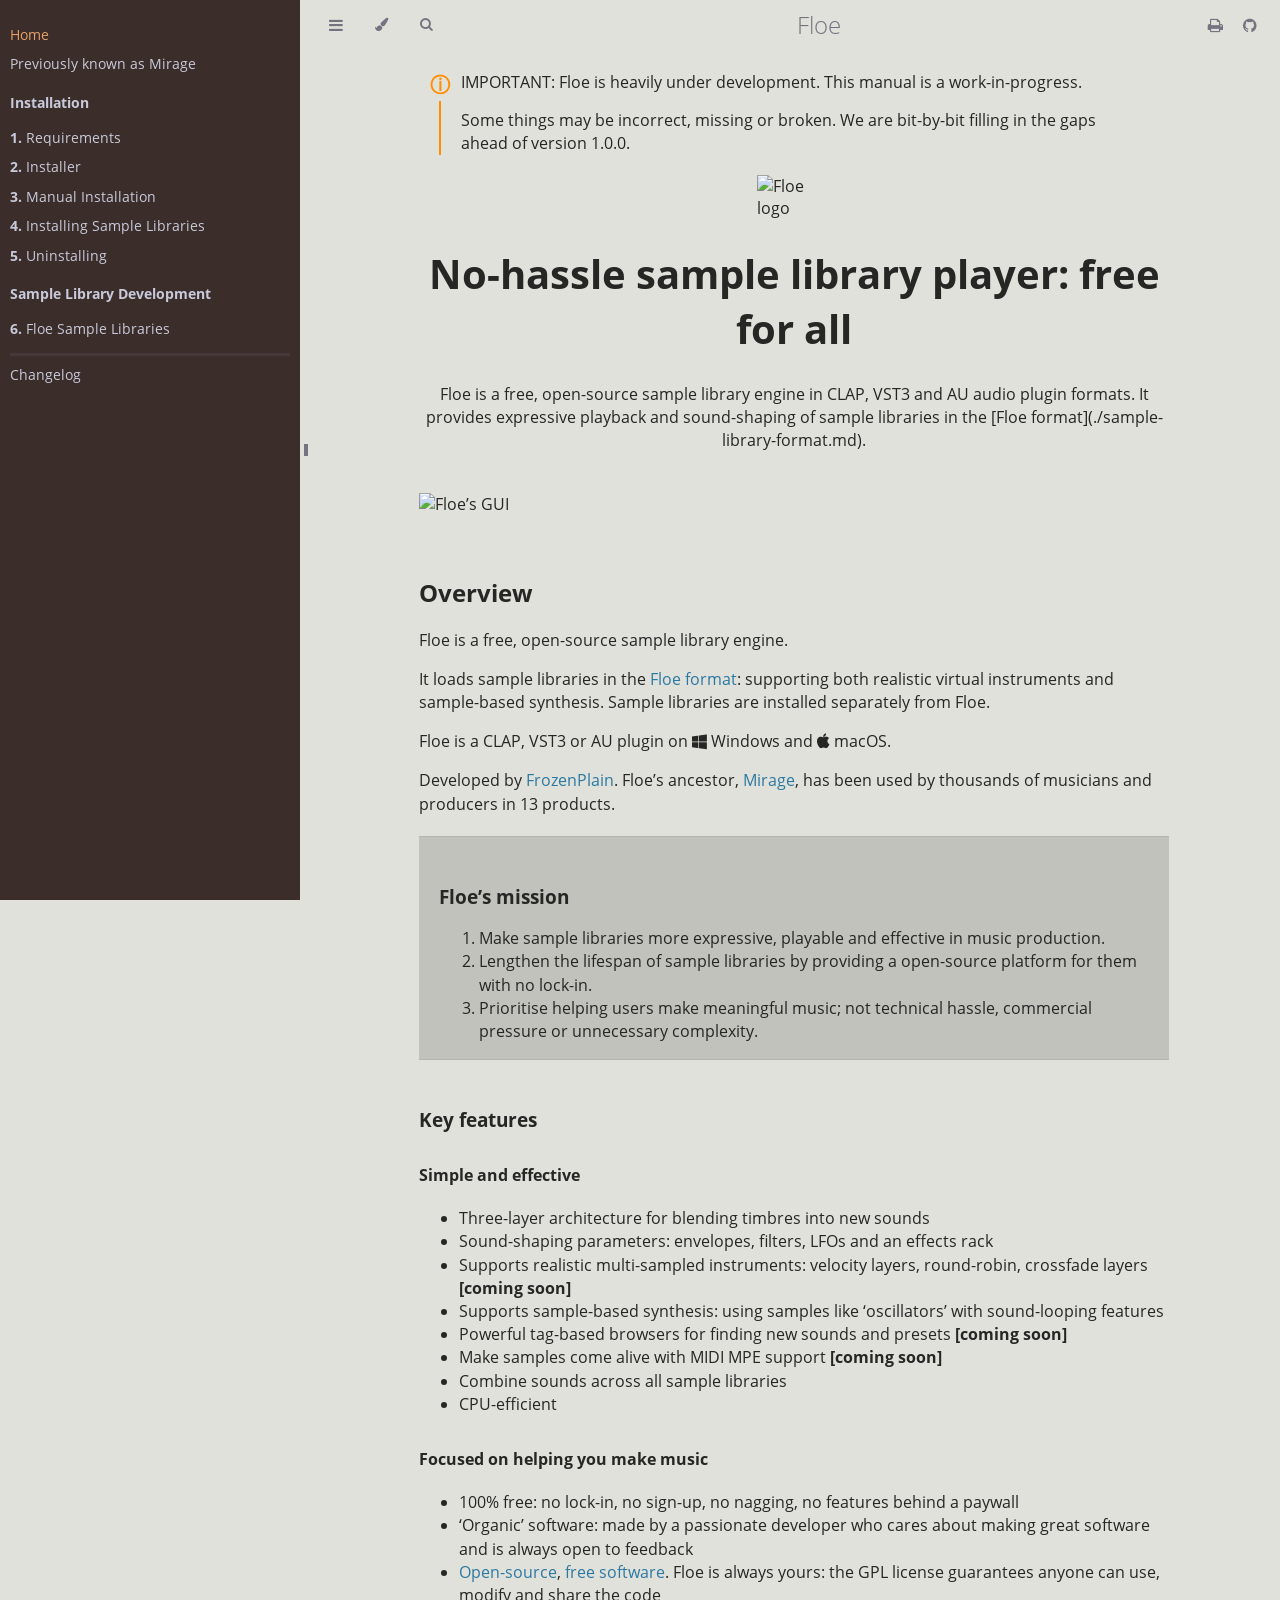
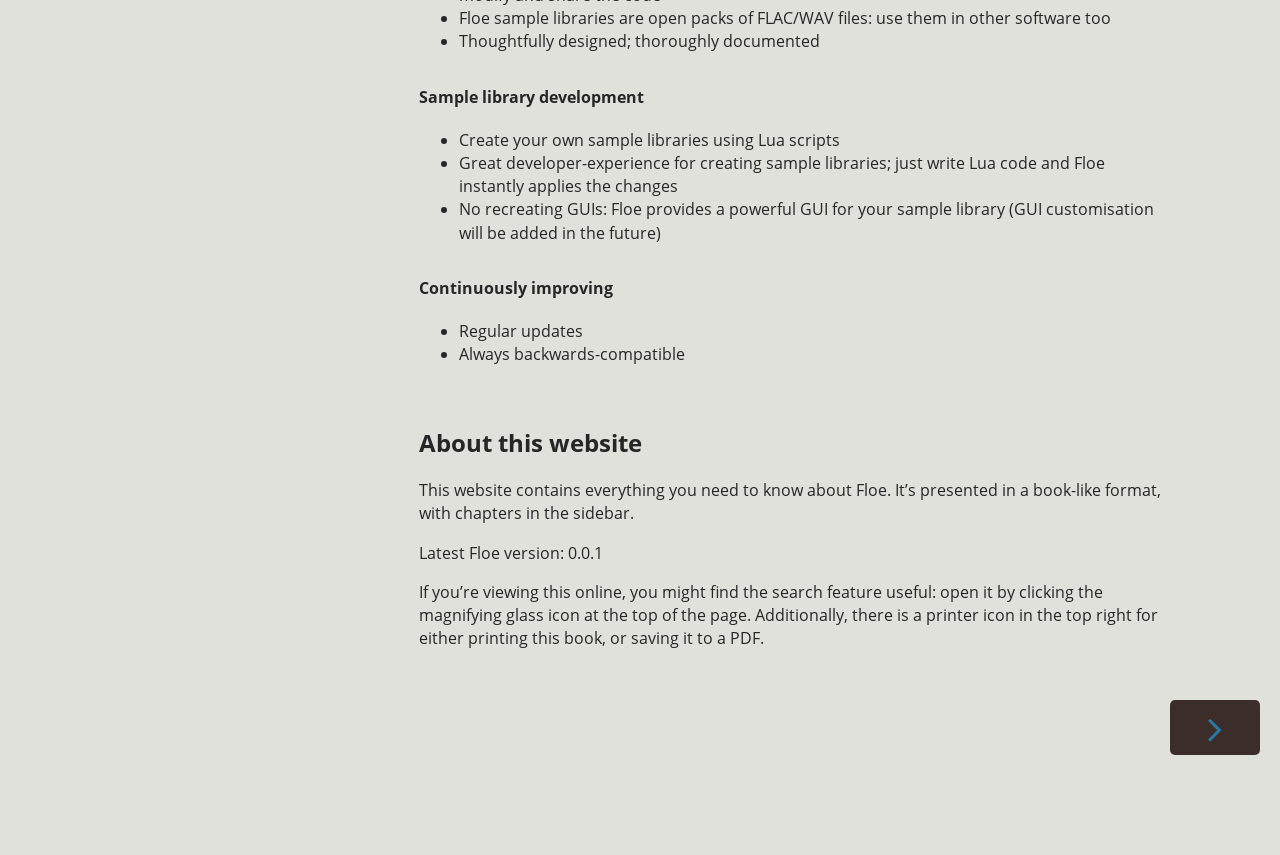
==== commit cf5205c6: "Deploy 480171ebaec891c28d98c9d60912a59c97513be7 to gh-pages" ====
--- a/index.html
+++ b/index.html
@@ -3,12 +3,12 @@
     <head>
         <!-- Book generated using mdBook -->
         <meta charset="UTF-8">
-        <title>Introduction - Floe User Manual</title>
+        <title>Home - Floe</title>
 
 
         <!-- Custom HTML head -->
         
-        <meta name="description" content="">
+        <meta name="description" content="Floe is a free, open-source sample library engine. Available as an audio plugin for Windows and macOS.">
         <meta name="viewport" content="width=device-width, initial-scale=1">
         <meta name="theme-color" content="#ffffff">
 
@@ -29,6 +29,7 @@
         <link rel="stylesheet" href="ayu-highlight.css">
 
         <!-- Custom theme stylesheets -->
+        <link rel="stylesheet" href="theme/floe-theme.css">
 
     </head>
     <body class="sidebar-visible no-js">
@@ -88,7 +89,7 @@
 
         <nav id="sidebar" class="sidebar" aria-label="Table of contents">
             <div class="sidebar-scrollbox">
-                <ol class="chapter"><li class="chapter-item expanded affix "><a href="introduction.html" class="active">Introduction</a></li><li class="chapter-item expanded affix "><a href="mirage.html">Previously known as Mirage</a></li><li class="chapter-item expanded affix "><li class="part-title">Installation</li><li class="chapter-item expanded "><a href="installation/requirements.html"><strong aria-hidden="true">1.</strong> Requirements</a></li><li class="chapter-item expanded "><a href="installation/installer.html"><strong aria-hidden="true">2.</strong> Installer</a></li><li class="chapter-item expanded "><a href="installation/manual-install.html"><strong aria-hidden="true">3.</strong> Manual Installation</a></li><li class="chapter-item expanded "><a href="installation/installing-libraries.html"><strong aria-hidden="true">4.</strong> Installing Sample Libraries</a></li><li class="chapter-item expanded "><a href="installation/uninstalling.html"><strong aria-hidden="true">5.</strong> Uninstalling</a></li><li class="chapter-item expanded affix "><li class="part-title">Sample Library Development</li><li class="chapter-item expanded "><a href="lua-sample-library-format.html"><strong aria-hidden="true">6.</strong> Lua Libraries</a></li><li class="chapter-item expanded affix "><li class="spacer"></li><li class="chapter-item expanded affix "><a href="changelog.html">Changelog</a></li></ol>
+                <ol class="chapter"><li class="chapter-item expanded affix "><a href="home.html" class="active">Home</a></li><li class="chapter-item expanded affix "><a href="mirage.html">Previously known as Mirage</a></li><li class="chapter-item expanded affix "><li class="part-title">Installation</li><li class="chapter-item expanded "><a href="installation/requirements.html"><strong aria-hidden="true">1.</strong> Requirements</a></li><li class="chapter-item expanded "><a href="installation/installer.html"><strong aria-hidden="true">2.</strong> Installer</a></li><li class="chapter-item expanded "><a href="installation/manual-install.html"><strong aria-hidden="true">3.</strong> Manual Installation</a></li><li class="chapter-item expanded "><a href="installation/installing-libraries.html"><strong aria-hidden="true">4.</strong> Installing Sample Libraries</a></li><li class="chapter-item expanded "><a href="installation/uninstalling.html"><strong aria-hidden="true">5.</strong> Uninstalling</a></li><li class="chapter-item expanded affix "><li class="part-title">Sample Library Development</li><li class="chapter-item expanded "><a href="sample-library-format.html"><strong aria-hidden="true">6.</strong> Floe Sample Libraries</a></li><li class="chapter-item expanded affix "><li class="spacer"></li><li class="chapter-item expanded affix "><a href="changelog.html">Changelog</a></li></ol>
             </div>
             <div id="sidebar-resize-handle" class="sidebar-resize-handle">
                 <div class="sidebar-resize-indicator"></div>
@@ -141,13 +142,13 @@
                         </button>
                     </div>
 
-                    <h1 class="menu-title">Floe User Manual</h1>
+                    <h1 class="menu-title">Floe</h1>
 
                     <div class="right-buttons">
                         <a href="print.html" title="Print this book" aria-label="Print this book">
                             <i id="print-button" class="fa fa-print"></i>
                         </a>
-                        <a href="https://github.com/Floe-Synth/Floe" title="Git repository" aria-label="Git repository">
+                        <a href="https://github.com/Floe-Project/Floe" title="Git repository" aria-label="Git repository">
                             <i id="git-repository-button" class="fa fa-github"></i>
                         </a>
 
@@ -181,28 +182,69 @@
 SPDX-License-Identifier: GPL-3.0-or-later
 -->
 <div class="warning">
-Floe is heavily under development. This manual is a work-in-progress.
+IMPORTANT: Floe is heavily under development. This manual is a work-in-progress.
 <p>Some things may be incorrect, missing or broken. We are bit-by-bit filling in the gaps ahead of version 1.0.0.</p>
 </div>
-<h1 id="floe-user-manual"><a class="header" href="#floe-user-manual">Floe User Manual</a></h1>
-<p>Welcome to the user manual for Floe. This manual is designed to help you get started with Floe and to provide a reference for all of its features.</p>
-<p>This manual contains information for Floe version 0.0.1 and earlier.</p>
+<style>
+.logo-image {
+  display: block;
+  margin-left: auto;
+  margin-right: auto;
+  width: 10%;
+}
+</style>
+<img class="logo-image" src="https://raw.githubusercontent.com/Floe-Project/Floe-Logos/main/icon.svg" alt="Floe logo">
+<h1 style="text-align:center; font-size: 40px">No-hassle sample library player: free for all</h1>
+<p style="text-align:center; margin-bottom: 40px;">Floe is a free, open-source sample library engine in CLAP, VST3 and AU audio plugin formats. It provides expressive playback and sound-shaping of sample libraries in the [Floe format](./sample-library-format.md).</p>
+<p><img src="https://frozenplain.com/wp-content/uploads/2019/09/wraith-2.jpg" alt="Floe’s GUI" /></p>
+<h2 id="overview"><a class="header" href="#overview">Overview</a></h2>
+<p>Floe is a free, open-source sample library engine.</p>
+<p>It loads sample libraries in the <a href="./sample-library-format.html">Floe format</a>: supporting both realistic virtual instruments and sample-based synthesis. Sample libraries are installed separately from Floe.</p>
+<p>Floe is a CLAP, VST3 or AU plugin on <i class="fa fa-windows"></i> Windows and <i class="fa fa-apple"></i> macOS.</p>
+<p>Developed by <a href="https://frozenplain.com">FrozenPlain</a>. Floe’s ancestor, <a href="./mirage.html">Mirage</a>, has been used by thousands of musicians and producers in 13 products.</p>
+<blockquote>
+<h3 id="floes-mission"><a class="header" href="#floes-mission">Floe’s mission</a></h3>
+<ol>
+<li>Make sample libraries more expressive, playable and effective in music production.</li>
+<li>Lengthen the lifespan of sample libraries by providing a open-source platform for them with no lock-in.</li>
+<li>Prioritise helping users make meaningful music; not technical hassle, commercial pressure or unnecessary complexity.</li>
+</ol>
+</blockquote>
+<h3 id="key-features"><a class="header" href="#key-features">Key features</a></h3>
+<h4 id="simple-and-effective"><a class="header" href="#simple-and-effective">Simple and effective</a></h4>
+<ul>
+<li>Three-layer architecture for blending timbres into new sounds</li>
+<li>Sound-shaping parameters: envelopes, filters, LFOs and an effects rack</li>
+<li>Supports realistic multi-sampled instruments: velocity layers, round-robin, crossfade layers <strong>[coming soon]</strong></li>
+<li>Supports sample-based synthesis: using samples like ‘oscillators’ with sound-looping features</li>
+<li>Powerful tag-based browsers for finding new sounds and presets <strong>[coming soon]</strong></li>
+<li>Make samples come alive with MIDI MPE support <strong>[coming soon]</strong></li>
+<li>Combine sounds across all sample libraries</li>
+<li>CPU-efficient</li>
+</ul>
+<h4 id="focused-on-helping-you-make-music"><a class="header" href="#focused-on-helping-you-make-music">Focused on helping you make music</a></h4>
+<ul>
+<li>100% free: no lock-in, no sign-up, no nagging, no features behind a paywall</li>
+<li>‘Organic’ software: made by a passionate developer who cares about making great software and is always open to feedback</li>
+<li><a href="https://github.com/Floe-Project/Floe">Open-source</a>, <a href="https://fsfe.org/freesoftware/freesoftware.en.html">free software</a>. Floe is always yours: the GPL license guarantees anyone can use, modify and share the code</li>
+<li>Floe sample libraries are open packs of FLAC/WAV files: use them in other software too</li>
+<li>Thoughtfully designed; thoroughly documented</li>
+</ul>
+<h4 id="sample-library-development"><a class="header" href="#sample-library-development">Sample library development</a></h4>
+<ul>
+<li>Create your own sample libraries using Lua scripts</li>
+<li>Great developer-experience for creating sample libraries; just write Lua code and Floe instantly applies the changes</li>
+<li>No recreating GUIs: Floe provides a powerful GUI for your sample library (GUI customisation will be added in the future)</li>
+</ul>
+<h4 id="continuously-improving"><a class="header" href="#continuously-improving">Continuously improving</a></h4>
+<ul>
+<li>Regular updates</li>
+<li>Always backwards-compatible</li>
+</ul>
+<h2 id="about-this-website"><a class="header" href="#about-this-website">About this website</a></h2>
+<p>This website contains everything you need to know about Floe. It’s presented in a book-like format, with chapters in the sidebar.</p>
+<p>Latest Floe version: 0.0.1</p>
 <p>If you’re viewing this online, you might find the search feature useful: open it by clicking the magnifying glass icon at the top of the page. Additionally, there is a printer icon in the top right for either printing this book, or saving it to a PDF.</p>
-<h2 id="what-is-floe"><a class="header" href="#what-is-floe">What is Floe?</a></h2>
-<p>Floe is a sample-based synthesis plugin developed by <a href="https://frozenplain.com">FrozenPlain</a>. It’s free and open-source and developed separately from FrozenPlain’s commercial products. The project is hosted on <a href="https://github.com/Floe-Synth/Floe">GitHub</a>.</p>
-<p>Floe requires sample libraries. These are not included with the plugin. At the moment only FrozenPlain offer paid and free sample libraries, but we are looking to rapidly expand the number of libraries available, both free and paid. You can also make your own sample libraries using our Lua sample-library format.</p>
-<p>Key features:</p>
-<ul>
-<li>CLAP, VST3 and AU plugin formats on Windows and macOS (Linux support is planned)</li>
-<li>Three-layer architecture for blending timbres into new sounds</li>
-<li>Designed to easily create playable and expressive instruments</li>
-<li>Sound shaping tools: filters, envelopes, LFOs and an effects rack</li>
-<li>Powerful browsers for samples and presets</li>
-<li>Multisampled instruments: velocity layers, round-robin, crossfade layers</li>
-<li>Create your own sample libraries using Lua scripts</li>
-<li>Built to last: <a href="https://fsfe.org/freesoftware/freesoftware.en.html">free software</a>, GPLv3 licensed and new infrastructure for long-term development</li>
-</ul>
-<p>Floe was <a href="./mirage.html">previously known as Mirage</a>.</p>
 
                     </main>
 
--- a/theme/floe-theme.css
+++ b/theme/floe-theme.css
@@ -0,0 +1,8 @@
+/* 
+Copyright 2024 Sam Windell
+SPDX-License-Identifier: GPL-3.0-or-later
+ 
+Here we can override theme colours such as ayu or rust. 
+See https://github.com/rust-lang/mdBook/blob/master/src/theme/css/variables.css 
+*/
+
